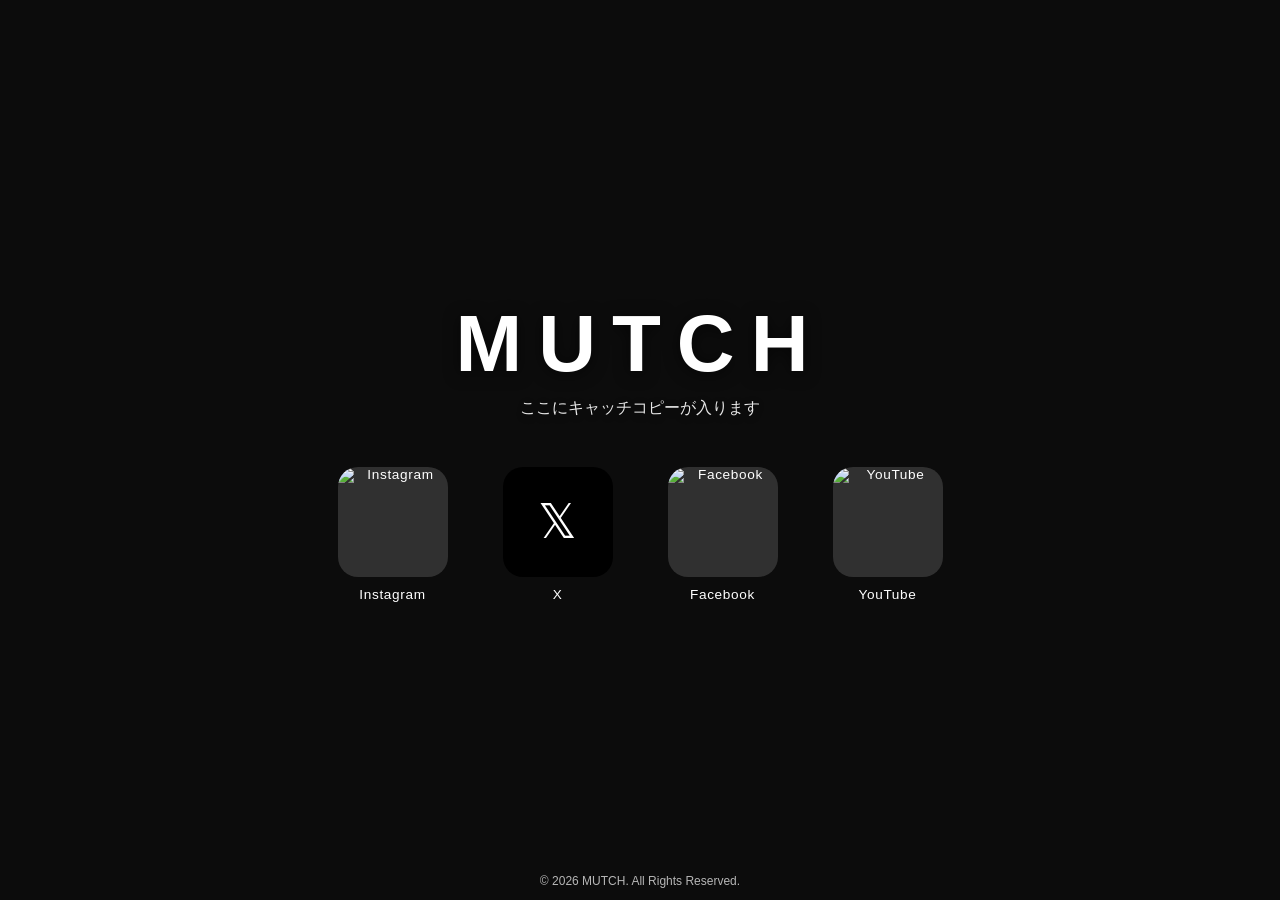
==== index.html @ 75c89a7e "Rename MUTCH.html to index.html" ====
<!DOCTYPE html>
<html lang="ja">
<head>
    <title>MUTCH Official Website</title>

  <meta charset="utf-8">
  <meta name="viewport" content="width=device-width, initial-scale=1">
  <link rel="stylesheet" href="MUTCH.css">

</head>

<body>
  <main class="page">
    <h1>MUTCH</h1>
    <p class="catch">ここにキャッチコピーが入ります</p>

    <ul class="sns-list">
      <li>
        <a href="https://www.instagram.com/hilomutch/" target="_blank" rel="noopener noreferrer">
          <img src="Instagram.png" alt="Instagram">
          <span>Instagram</span>
        </a>
      </li>
      <li>
        <a href="https://x.com/hilomutch" target="_blank" rel="noopener noreferrer">
          <span class="sns-text-icon">𝕏</span>
          <span>X</span>
        </a>
      </li>
      <li>
        <a href="https://www.facebook.com/MUTCH" target="_blank" rel="noopener noreferrer">
          <img src="Facebook.png" alt="Facebook">
          <span>Facebook</span>
        </a>
      </li>
      <li>
        <a href="https://www.youtube.com/@hiloMUTCH" target="_blank" rel="noopener noreferrer">
          <img src="YouTube.png" alt="YouTube">
          <span>YouTube</span>
        </a>
      </li>
    </ul>
  </main>

  <footer>&copy; <span id="year">2026</span> MUTCH. All Rights Reserved.</footer>

  <script src="MUTCH.js"></script>
</body>

</html>
---- MUTCH.css ----
* { margin: 0; padding: 0; box-sizing: border-box; }

html, body { height: 100%; }

body {
  font-family: "Helvetica Neue", Arial, "Hiragino Kaku Gothic ProN", "Noto Sans JP", Meiryo, sans-serif;
  color: #fff;
  background: #111;
  overflow: hidden; /* スクロールさせない */
}

/* ===== 背景（写真A） ===== */
body::before {
  content: "";
  position: fixed;
  inset: 0;
  background: url("photoA.jpg") center / cover no-repeat;
  z-index: -2;
}

/* 写真の上にうっすら暗い膜（0.3 で濃さ調整） */
body::after {
  content: "";
  position: fixed;
  inset: 0;
  background: rgba(0, 0, 0, 0.3);
  z-index: -1;
}

/* ===== 画面全体のレイアウト ===== */
.page {
  height: 100vh;
  height: 100svh; /* スマホのアドレスバー分も考慮 */
  display: flex;
  flex-direction: column;
  justify-content: center;
  align-items: center;
  padding: 24px;
  text-align: center;
}

h1 {
  font-size: clamp(2.5rem, 9vw, 5rem);
  letter-spacing: 0.2em;
  text-shadow: 0 2px 16px rgba(0, 0, 0, 0.6);
}

.catch {
  margin-top: 8px;
  opacity: 0.9;
  text-shadow: 0 2px 8px rgba(0, 0, 0, 0.6);
}

/* ===== 公式SNS（4つ並び） ===== */
.sns-list {
  display: grid;
  grid-template-columns: repeat(4, 1fr);
  gap: 20px;
  list-style: none;
  margin-top: 48px;
  width: 100%;
  max-width: 640px;
}

.sns-list a {
  display: flex;
  flex-direction: column;
  align-items: center;
  gap: 10px;
  color: #fff;
  text-decoration: none;
  font-size: 0.85rem;
  letter-spacing: 0.05em;
  transition: transform 0.2s, opacity 0.2s;
}

.sns-list a:hover {
  transform: translateY(-4px);
  opacity: 0.85;
}

/* SNSの画像（丸くしたい場合は border-radius を 50% に） */
.sns-list img {
  width: 100%;
  max-width: 110px;
  aspect-ratio: 1 / 1;
  object-fit: cover;
  border-radius: 20px;
  background: rgba(255, 255, 255, 0.15); /* 画像が無いときの仮の枠 */
}

footer {
  position: fixed;
  bottom: 12px;
  left: 0;
  right: 0;
  text-align: center;
  font-size: 0.75rem;
  opacity: 0.7;
}

.sns-text-icon {
    width: 100%;
    max-width: 110px;
    aspect-ratio: 1 / 1;
    display: flex;
    justify-content: center;
    align-items: center;
    border-radius: 20px;
    background: #000;   /* 四角の色 */
    color: #fff;        /* 𝕏の色 */
    font-size: 3rem;    /* 𝕏の大きさ */
    line-height: 1;
  }

/* ===== スマホでは2×2に ===== */
@media (max-width: 480px) {
  .sns-list {
    grid-template-columns: repeat(2, 1fr);
    max-width: 280px;
    gap: 20px 28px;
    margin-top: 36px;
  }
}
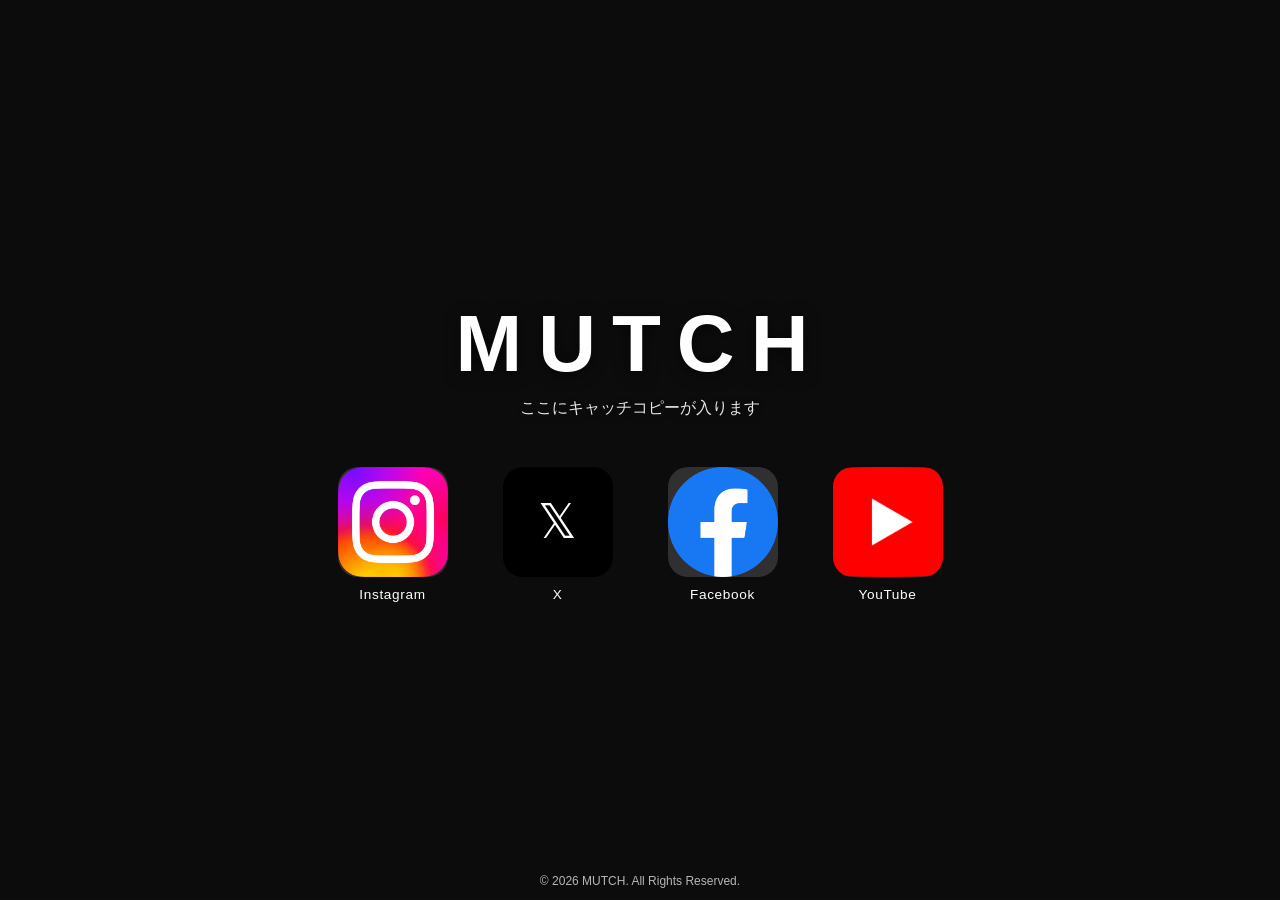
==== commit aa165dab: "Add Chinese language" ====
--- a/index.html
+++ b/index.html
@@ -29,7 +29,7 @@
       </li>
       <li>
         <a href="https://www.facebook.com/MUTCH" target="_blank" rel="noopener noreferrer">
-          <img src="Facebook.png" alt="Facebook">
+          <img src="FaceBook.png" alt="Facebook">
           <span>Facebook</span>
         </a>
       </li>
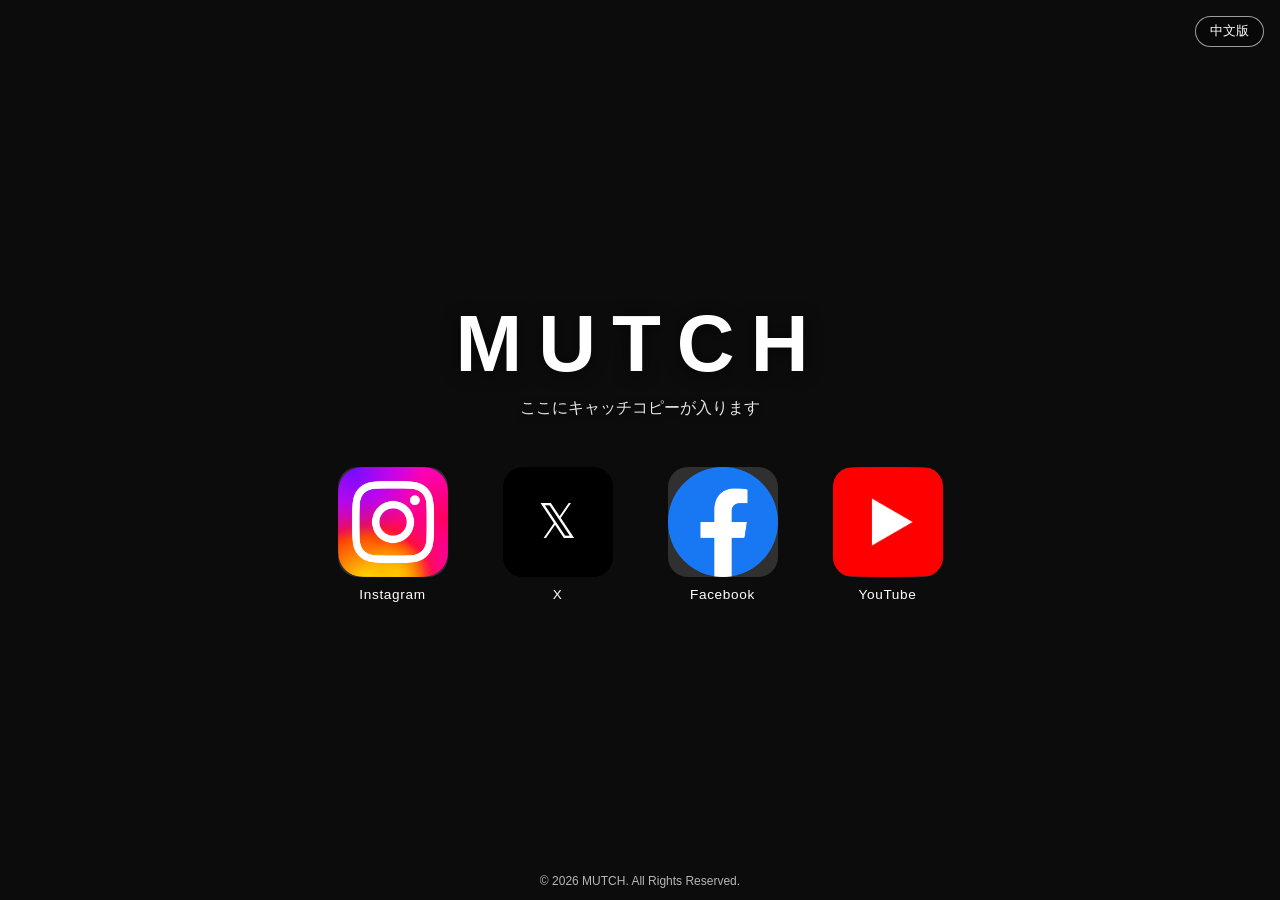
==== commit 296d26c7: "Chage both sites contents" ====
--- a/index.html
+++ b/index.html
@@ -10,6 +10,10 @@
 </head>
 
 <body>
+  <nav class="lang-switch">
+    <a href="zh-han.html" lang="zh-CN">中文版</a>
+  </nav>
+
   <main class="page">
     <h1>MUTCH</h1>
     <p class="catch">ここにキャッチコピーが入ります</p>
@@ -17,7 +21,7 @@
     <ul class="sns-list">
       <li>
         <a href="https://www.instagram.com/hilomutch/" target="_blank" rel="noopener noreferrer">
-          <img src="Instagram.png" alt="Instagram">
+          <img src="Images/Instagram.png" alt="Instagram">
           <span>Instagram</span>
         </a>
       </li>
@@ -29,13 +33,13 @@
       </li>
       <li>
         <a href="https://www.facebook.com/MUTCH" target="_blank" rel="noopener noreferrer">
-          <img src="FaceBook.png" alt="Facebook">
+          <img src="Images/FaceBook.png" alt="Facebook">
           <span>Facebook</span>
         </a>
       </li>
       <li>
         <a href="https://www.youtube.com/@hiloMUTCH" target="_blank" rel="noopener noreferrer">
-          <img src="YouTube.png" alt="YouTube">
+          <img src="Images/YouTube.png" alt="YouTube">
           <span>YouTube</span>
         </a>
       </li>
--- a/MUTCH.css
+++ b/MUTCH.css
@@ -113,6 +113,30 @@
     line-height: 1;
   }
 
+/* ===== 言語切り替え（右上） ===== */
+.lang-switch {
+  position: fixed;
+  top: 16px;
+  right: 16px;
+  z-index: 10;
+}
+
+.lang-switch a {
+  display: inline-block;
+  padding: 6px 14px;
+  border: 1px solid rgba(255, 255, 255, 0.6);
+  border-radius: 999px;
+  color: #fff;
+  text-decoration: none;
+  font-size: 0.8rem;
+  background: rgba(0, 0, 0, 0.3);
+  transition: background 0.2s;
+}
+
+.lang-switch a:hover {
+  background: rgba(255, 255, 255, 0.2);
+}
+
 /* ===== スマホでは2×2に ===== */
 @media (max-width: 480px) {
   .sns-list {
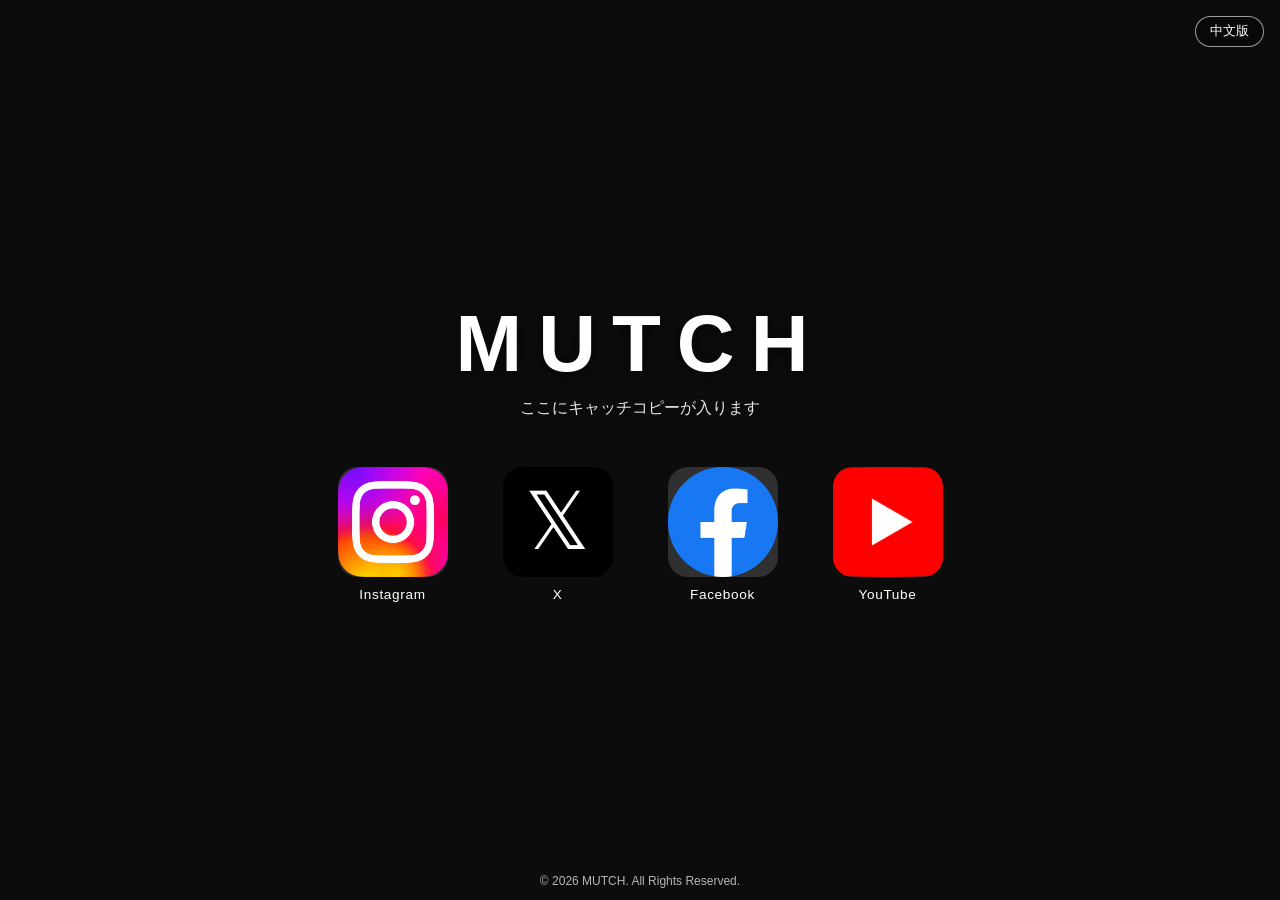
==== commit c4adc514: "Chahge X and FB" ====
--- a/index.html
+++ b/index.html
@@ -32,7 +32,7 @@
         </a>
       </li>
       <li>
-        <a href="https://www.facebook.com/MUTCH" target="_blank" rel="noopener noreferrer">
+        <a href="https://www.facebook.com/MUTCH.official" target="_blank" rel="noopener noreferrer">
           <img src="Images/FaceBook.png" alt="Facebook">
           <span>Facebook</span>
         </a>
--- a/MUTCH.css
+++ b/MUTCH.css
@@ -109,7 +109,7 @@
     border-radius: 20px;
     background: #000;   /* 四角の色 */
     color: #fff;        /* 𝕏の色 */
-    font-size: 3rem;    /* 𝕏の大きさ */
+    font-size: 5rem;    /* 𝕏の大きさ */
     line-height: 1;
   }
 
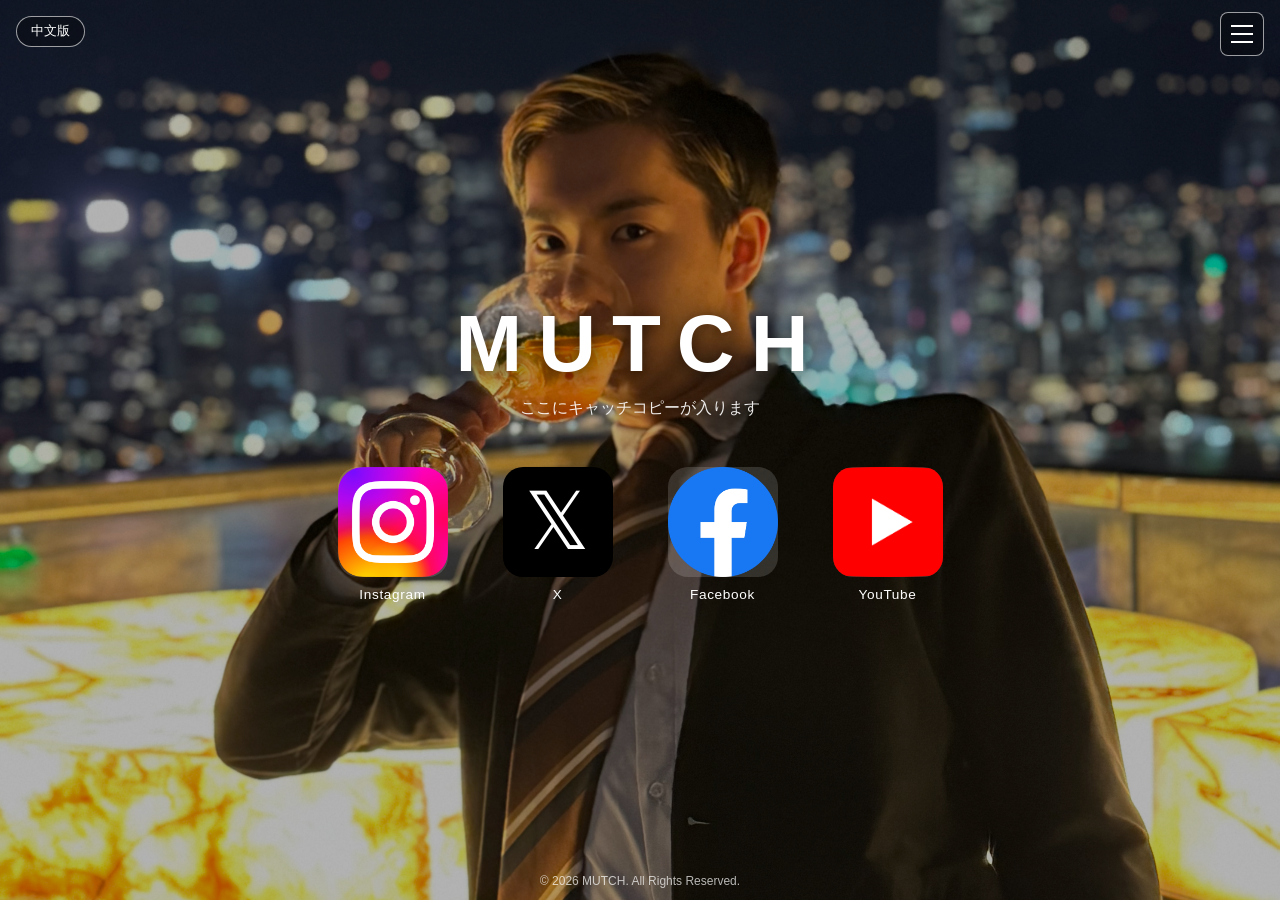
==== commit 96e5b10a: "Add hamburger menu" ====
--- a/index.html
+++ b/index.html
@@ -12,6 +12,19 @@
 <body>
   <nav class="lang-switch">
     <a href="zh-han.html" lang="zh-CN">中文版</a>
+  </nav>
+
+  <!-- 3本線のボタン -->
+  <button class="menu-btn" type="button" aria-label="メニューを開く" aria-expanded="false" aria-controls="site-menu">
+    <span></span><span></span><span></span>
+  </button>
+
+  <!-- 押すと出てくるメニュー -->
+  <nav class="site-menu" id="site-menu" aria-hidden="true">
+    <ul>
+      <li><a href="gallery.html">Gallery</a></li>
+      <!-- ページが増えたら、ここに同じ形で追加 -->
+    </ul>
   </nav>
 
   <main class="page">
--- a/MUTCH.css
+++ b/MUTCH.css
@@ -14,7 +14,7 @@
   content: "";
   position: fixed;
   inset: 0;
-  background: url("photoA.jpg") center / cover no-repeat;
+  background: url("Images/IMG_1864.jpg") center / cover no-repeat;
   z-index: -2;
 }
 
@@ -117,7 +117,7 @@
 .lang-switch {
   position: fixed;
   top: 16px;
-  right: 16px;
+  left: 16px;
   z-index: 10;
 }
 
@@ -136,6 +136,74 @@
 .lang-switch a:hover {
   background: rgba(255, 255, 255, 0.2);
 }
+
+/* ===== 中国版：枠は110pxのまま、中の画像だけ小さく ===== */
+.cn .sns-list img.icon-small {
+  padding: 18px;          /* ← この数字を大きくするほど中の画像が小さくなる */
+  object-fit: contain;    /* 画像を切らずに枠の中に収める */
+}
+
+/* ===== 3本線のボタン（右上） ===== */
+.menu-btn {
+  position: fixed;
+  top: 12px;
+  right: 16px;
+  width: 44px;
+  height: 44px;
+  display: flex;
+  flex-direction: column;
+  justify-content: center;
+  align-items: center;
+  gap: 6px;
+  background: rgba(0, 0, 0, 0.3);
+  border: 1px solid rgba(255, 255, 255, 0.6);
+  border-radius: 8px;
+  cursor: pointer;
+  z-index: 30;
+}
+
+.menu-btn span {
+  display: block;
+  width: 22px;
+  height: 2px;
+  background: #fff;
+  transition: transform 0.3s, opacity 0.3s;
+}
+
+/* 開いているときは「×」の形に */
+.menu-btn.is-open span:nth-child(1) { transform: translateY(8px) rotate(45deg); }
+.menu-btn.is-open span:nth-child(2) { opacity: 0; }
+.menu-btn.is-open span:nth-child(3) { transform: translateY(-8px) rotate(-45deg); }
+
+/* ===== メニュー（右から出てくる） ===== */
+.site-menu {
+  position: fixed;
+  top: 0;
+  right: 0;
+  width: min(280px, 80vw);
+  height: 100%;
+  padding: 80px 32px 32px;
+  background: rgba(17, 17, 17, 0.95);
+  transform: translateX(100%);   /* 普段は画面の外に隠す */
+  transition: transform 0.3s;
+  z-index: 20;
+}
+
+.site-menu.is-open { transform: translateX(0); }
+
+.site-menu ul { list-style: none; }
+
+.site-menu a {
+  display: block;
+  padding: 14px 0;
+  color: #fff;
+  text-decoration: none;
+  font-size: 1.1rem;
+  letter-spacing: 0.1em;
+  border-bottom: 1px solid rgba(255, 255, 255, 0.2);
+}
+
+.site-menu a:hover { opacity: 0.7; }
 
 /* ===== スマホでは2×2に ===== */
 @media (max-width: 480px) {
